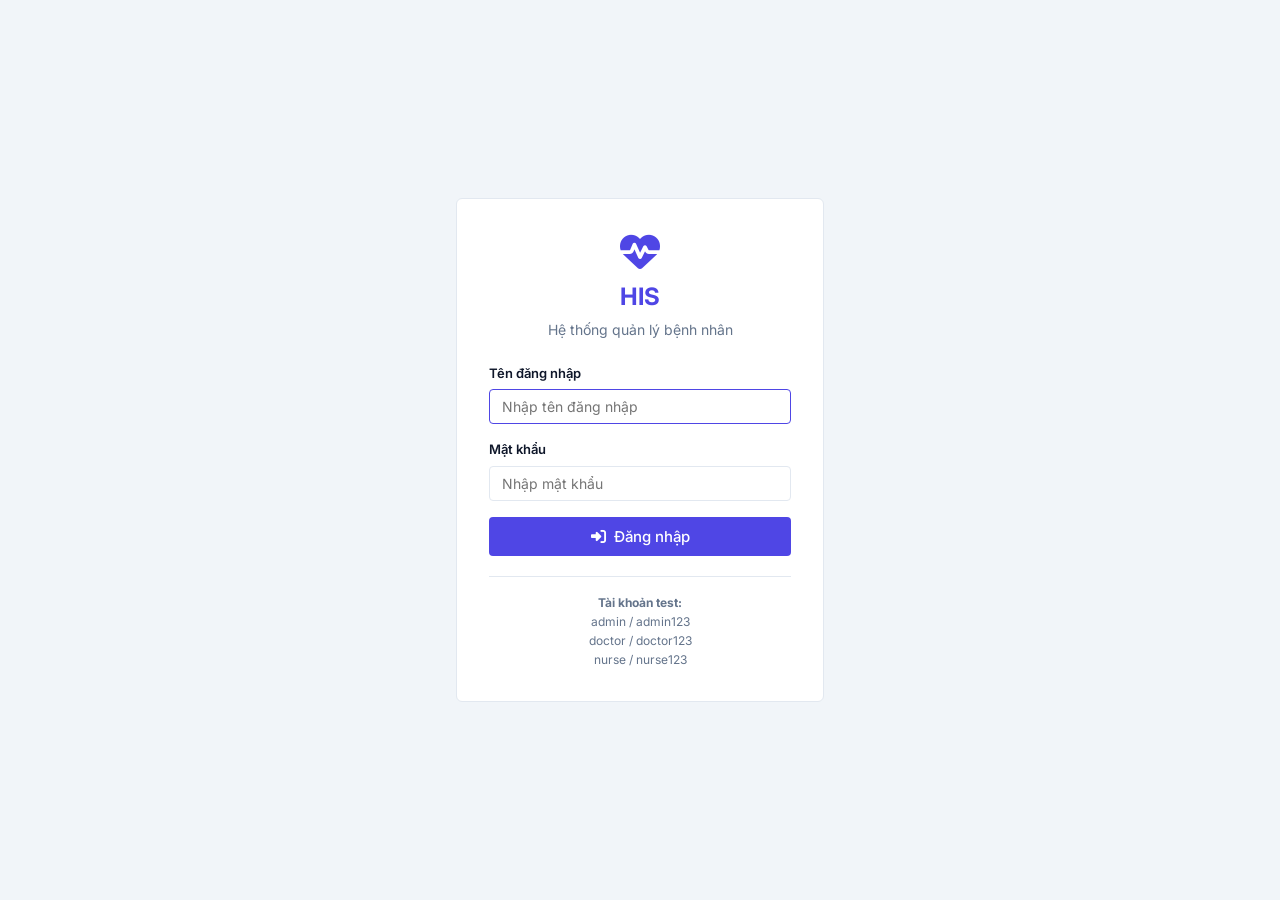
==== index.html @ 733311b1 "first commit" ====
<!DOCTYPE html>
<html lang="vi">

<head>
    <meta charset="UTF-8" />
    <meta name="viewport" content="width=device-width, initial-scale=1.0" />
    <meta name="description" content="Hệ thống quản lý lịch hẹn khám bệnh và bệnh nhân" />
    <title>Quản lý lịch hẹn khám</title>
    <link rel="preconnect" href="https://fonts.googleapis.com" />
    <link rel="preconnect" href="https://fonts.gstatic.com" crossorigin />
    <link href="https://fonts.googleapis.com/css2?family=Inter:wght@400;500;600;700&display=swap" rel="stylesheet" />
    <link rel="stylesheet" href="https://cdnjs.cloudflare.com/ajax/libs/font-awesome/6.5.1/css/all.min.css" />
    <link rel="stylesheet" href="style.css" />
</head>

<body>
    <!-- Sidebar -->
    <aside class="sidebar collapsed" id="sidebar">
        <div class="sidebar-header">
            <div class="logo">
                <i class="fas fa-heartbeat"></i>
                <span class="logo-text">HIS</span>
            </div>
        </div>
        <nav class="sidebar-nav">
            <a href="#" class="nav-item active" id="nav-appointments" data-page="appointments">
                <i class="fas fa-calendar-check"></i>
                <span>Lịch hẹn khám</span>
            </a>
            <a href="#" class="nav-item" id="nav-patients" data-page="patients">
                <i class="fas fa-user-injured"></i>
                <span>Quản lý bệnh nhân</span>
            </a>
        </nav>
    </aside>

    <!-- Main Content -->
    <main class="main-content" id="mainContent">
        <!-- Top Bar -->
        <header class="topbar">
            <button class="toggle-sidebar" id="toggleSidebar">
                <i class="fas fa-bars"></i>
            </button>
            <h1 class="page-title" id="pageTitle">Quản lý lịch hẹn khám</h1>
            <button class="btn-logout" id="btn-logout" title="Đăng xuất">
                <i class="fas fa-sign-out-alt"></i>
                <span>Đăng xuất</span>
            </button>
        </header>

        <!--  PAGE: APPOINTMENTS -->
        <section class="page-content active" id="page-appointments">
            <!-- Filter Section -->
            <div class="filter-section">
                <div class="filter-row">
                    <div class="filter-group">
                        <label for="filter-apt-name">Tên người bệnh</label>
                        <input type="text" id="filter-apt-name" placeholder="Nhập tên người bệnh..." />
                    </div>
                    <div class="filter-group">
                        <label for="filter-apt-code">Mã người bệnh</label>
                        <input type="text" id="filter-apt-code" placeholder="Nhập mã người bệnh..." />
                    </div>
                    <div class="filter-group">
                        <label for="filter-apt-phone">Số điện thoại</label>
                        <input type="text" id="filter-apt-phone" placeholder="Nhập SĐT..." />
                    </div>
                    <div class="filter-group">
                        <label for="filter-apt-date-from">Từ ngày</label>
                        <input type="date" id="filter-apt-date-from" />
                    </div>
                    <div class="filter-group">
                        <label for="filter-apt-date-to">Đến ngày</label>
                        <input type="date" id="filter-apt-date-to" />
                    </div>
                    <div class="filter-actions">
                        <button class="btn btn-search" id="btn-search-apt">
                            <i class="fas fa-search"></i> Tìm kiếm
                        </button>
                        <button class="btn btn-reset" id="btn-reset-apt">
                            <i class="fas fa-times"></i> Xóa lọc
                        </button>
                    </div>
                </div>
                <div class="filter-row-right">
                    <button class="btn btn-primary" id="btn-add-appointment">
                        <i class="fas fa-plus"></i> Thêm lịch hẹn
                    </button>
                </div>
            </div>

            <!-- Table -->
            <div class="table-container">
                <div class="table-wrapper">
                    <table class="data-table" id="appointments-table">
                        <thead>
                            <tr>
                                <th class="col-stt">STT</th>
                                <th class="col-status">Trạng thái</th>
                                <th class="col-name">Tên người bệnh</th>
                                <th class="col-phone">SĐT</th>
                                <th class="col-apt-date" style="cursor: pointer; user-select: none;"
                                    id="th-sort-apt-date">
                                    Ngày hẹn khám <i class="fas fa-sort" id="icon-sort-apt-date"></i>
                                </th>
                                <th class="col-time">Khung giờ</th>
                                <th class="col-clinic">Phòng khám</th>
                                <th class="col-service">Danh sách dịch vụ</th>
                                <th class="col-note">Nội dung yêu cầu</th>
                                <th class="col-doctor">Bác sĩ khám</th>
                                <th class="col-remark">Ghi chú</th>
                                <th class="col-action">Thao tác</th>
                            </tr>
                        </thead>
                        <tbody id="appointments-tbody">
                            <!-- Rendered by JS -->
                        </tbody>
                    </table>
                </div>
                <!-- Pagination -->
                <div class="pagination-container">
                    <div class="pagination-info" id="apt-pagination-info"></div>
                    <div class="pagination" id="apt-pagination"></div>
                    <div class="page-size-selector">
                        <select id="apt-page-size">
                            <option value="10">10 / trang</option>
                            <option value="20" selected>20 / trang</option>
                            <option value="30">30 / trang</option>
                        </select>
                    </div>
                </div>
            </div>
        </section>

        <!--  PAGE: PATIENTS  -->
        <section class="page-content" id="page-patients">
            <!-- Filter Section -->
            <div class="filter-section">
                <div class="filter-row">
                    <div class="filter-group">
                        <label for="filter-pt-name">Tên người bệnh</label>
                        <input type="text" id="filter-pt-name" placeholder="Nhập tên người bệnh..." />
                    </div>
                    <div class="filter-group">
                        <label for="filter-pt-code">Mã người bệnh</label>
                        <input type="text" id="filter-pt-code" placeholder="Nhập mã người bệnh..." />
                    </div>
                    <div class="filter-group">
                        <label for="filter-pt-phone">Số điện thoại</label>
                        <input type="text" id="filter-pt-phone" placeholder="Nhập SĐT..." />
                    </div>
                    <div class="filter-group">
                        <label for="filter-pt-gender">Giới tính</label>
                        <select id="filter-pt-gender">
                            <option value="">-- Giới tính --</option>
                            <option value="Nam">Nam</option>
                            <option value="Nữ">Nữ</option>
                        </select>
                    </div>
                    <div class="filter-actions">
                        <button class="btn btn-search" id="btn-search-pt">
                            <i class="fas fa-search"></i> Tìm kiếm
                        </button>
                        <button class="btn btn-reset" id="btn-reset-pt">
                            <i class="fas fa-times"></i> Xóa lọc
                        </button>
                    </div>
                </div>
                <div class="filter-row-right">
                    <button class="btn btn-primary" id="btn-add-patient">
                        <i class="fas fa-plus"></i> Thêm mới
                    </button>
                </div>
            </div>

            <!-- Table -->
            <div class="table-container">
                <div class="table-wrapper">
                    <table class="data-table" id="patients-table">
                        <thead>
                            <tr>
                                <th class="col-stt">STT</th>
                                <th class="col-pt-code">Mã người bệnh</th>
                                <th class="col-pt-name">Tên người bệnh</th>
                                <th class="col-dob">Năm sinh</th>
                                <th class="col-gender">Giới tính</th>
                                <th class="col-address">Địa chỉ</th>
                                <th class="col-phone">SĐT</th>
                                <th class="col-created">Ngày tạo</th>
                                <th class="col-action-apt">Lịch hẹn</th>
                                <th class="col-action-del">Xóa</th>
                            </tr>
                        </thead>
                        <tbody id="patients-tbody">
                            <!-- Rendered by JS -->
                        </tbody>
                    </table>
                </div>
                <!-- Pagination -->
                <div class="pagination-container">
                    <div class="pagination-info" id="pt-pagination-info"></div>
                    <div class="pagination" id="pt-pagination"></div>
                    <div class="page-size-selector">
                        <select id="pt-page-size">
                            <option value="10">10 / trang</option>
                            <option value="20" selected>20 / trang</option>
                            <option value="30">30 / trang</option>
                        </select>
                    </div>
                </div>
            </div>
        </section>
    </main>

    <!-- MODALS -->

    <!-- Add Appointment Modal -->
    <div class="modal" id="modal-add-appointment">
        <div class="modal-content">
            <div class="modal-header">
                <h2>Thêm lịch hẹn</h2>
                <button class="btn-close" id="btn-close-appointment"><i class="fas fa-times"></i></button>
            </div>
            <div class="modal-body">
                <div class="appointment-form">
                    <!-- Search Row -->
                    <div class="form-search-row">
                        <div class="form-group search-group">
                            <label>Tìm kiếm người bệnh <span class="required">*</span></label>
                            <input type="text" id="apt-search-patient" placeholder="Nhập tên người bệnh"
                                autocomplete="off">
                            <div class="error-msg" id="apt-search-patient-err"></div>
                            <div class="autocomplete-dropdown" id="patient-autocomplete"></div>
                        </div>
                    </div>

                    <!-- Patient Info Card -->
                    <div class="patient-info-card">
                        <div class="card-header">Thông tin người bệnh</div>
                        <div class="card-body">
                            <div class="info-grid">
                                <div><span class="info-label">Họ tên:</span> <strong class="info-value"
                                        id="apt-pi-name"></strong></div>
                                <div><span class="info-label">Mã:</span> <strong class="info-value"
                                        id="apt-pi-code"></strong></div>
                                <div><span class="info-label">Giới tính:</span> <strong class="info-value"
                                        id="apt-pi-gender"></strong></div>
                                <div><span class="info-label">Ngày Sinh:</span> <strong class="info-value"
                                        id="apt-pi-dob"></strong></div>
                                <div><span class="info-label">Số điện thoại:</span> <strong class="info-value"
                                        id="apt-pi-phone"></strong></div>
                                <div><span class="info-label">Ngày khám gần đây:</span> <span class="info-value"
                                        id="apt-pi-lastvisit"></span></div>
                                <div><span class="info-label">Địa chỉ:</span> <span class="info-value"
                                        id="apt-pi-address"></span></div>
                            </div>
                        </div>
                    </div>

                    <!-- Main Form Grid -->
                    <div class="form-grid-layout">
                        <!-- Left Column -->
                        <div class="form-left-col">
                            <div class="form-row-2">
                                <div class="form-group">
                                    <label>Ngày khám <span class="required">*</span></label>
                                    <input type="date" id="apt-date">
                                    <div class="error-msg" id="apt-date-err"></div>
                                </div>
                                <div class="form-group">
                                    <label>Giờ khám <span class="required">*</span></label>
                                    <input type="time" id="apt-time" value="00:00">
                                    <div class="error-msg" id="apt-time-err"></div>
                                </div>
                            </div>
                            <div class="form-group">
                                <label>Dịch vụ</label>
                                <select class="w-100" id="apt-service">
                                    <option value="">Chọn dịch vụ khám</option>
                                </select>
                            </div>
                        </div>

                        <!-- Right Column -->
                        <div class="form-right-col">
                            <div class="form-group">
                                <label>Trạng thái</label>
                                <select class="w-100" id="apt-status">
                                    <option value="">Chọn trạng thái</option>
                                </select>
                            </div>
                            <div class="form-group">
                                <label>Phòng khám</label>
                                <select class="w-100" id="apt-clinic">
                                    <option value="">Chọn phòng khám</option>
                                </select>
                            </div>
                            <div class="form-group">
                                <label>Bác sĩ khám</label>
                                <select class="w-100" id="apt-doctor">
                                    <option value="">Chọn bác sĩ</option>
                                </select>
                            </div>
                        </div>
                    </div>

                    <!-- Textareas -->
                    <div class="form-group mt-3">
                        <label>Nội dung yêu cầu</label>
                        <textarea rows="3" class="w-100" id="apt-request"></textarea>
                    </div>
                    <div class="form-group mt-3">
                        <label>Ghi chú</label>
                        <textarea rows="3" class="w-100" id="apt-remark"></textarea>
                    </div>
                </div>
            </div>
            <div class="modal-footer">
                <button class="btn btn-reset" id="btn-cancel-appointment">Hủy</button>
                <button class="btn btn-primary" id="btn-save-appointment">Lưu</button>
            </div>
        </div>
    </div>

    <!-- Add Patient Modal -->
    <div class="modal" id="modal-add-patient">
        <div class="modal-content">
            <div class="modal-header">
                <h2>Thêm bệnh nhân mới</h2>
                <button class="btn-close" id="btn-close-patient"><i class="fas fa-times"></i></button>
            </div>
            <div class="modal-body">
                <div class="appointment-form">
                    <div class="form-grid-layout">
                        <!-- Left Column -->
                        <div class="form-left-col">
                            <div class="form-group">
                                <label>Tên bệnh nhân <span class="required">*</span></label>
                                <input type="text" class="w-100" id="pt-name" placeholder="Nhập họ và tên bệnh nhân">
                                <div class="error-msg" id="pt-name-err"></div>
                            </div>
                            <div class="form-row-2">
                                <div class="form-group">
                                    <label>Ngày sinh <span class="required">*</span></label>
                                    <input type="date" class="w-100" id="pt-birthdate">
                                    <div class="error-msg" id="pt-birthdate-err"></div>
                                </div>
                                <div class="form-group">
                                    <label>Giới tính <span class="required">*</span></label>
                                    <select class="w-100" id="pt-gender-modal">
                                        <option value="">Chọn giới tính</option>
                                        <option value="Nam">Nam</option>
                                        <option value="Nữ">Nữ</option>
                                    </select>
                                    <div class="error-msg" id="pt-gender-modal-err"></div>
                                </div>
                            </div>
                        </div>
                        <!-- Right Column -->
                        <div class="form-right-col">
                            <div class="form-group">
                                <label>Số điện thoại <span class="required">*</span></label>
                                <input type="tel" class="w-100" id="pt-phone" placeholder="Nhập số điện thoại">
                                <div class="error-msg" id="pt-phone-err"></div>
                            </div>
                            <div class="form-group">
                                <label>Tỉnh/Thành phố</label>
                                <select class="w-100" id="pt-province">
                                    <option value="">Chọn tỉnh/thành phố</option>
                                    <!-- Options will be populated by API -->
                                </select>
                            </div>
                        </div>
                    </div>
                    <div class="form-group">
                        <label>Địa chỉ chi tiết</label>
                        <textarea rows="2" class="w-100" id="pt-address"
                            placeholder="Nhập số nhà, tên đường, phường/xã, quận/huyện..."></textarea>
                    </div>
                </div>
            </div>
            <div class="modal-footer">
                <button class="btn btn-reset" id="btn-cancel-patient">Hủy</button>
                <button class="btn btn-primary" id="btn-save-patient">Lưu</button>
            </div>
        </div>
    </div>

    <!-- Patient Appointments List Modal -->
    <div class="modal" id="modal-patient-appointments">
        <div class="modal-content" style="max-width:960px">
            <div class="modal-header">
                <h2><i class="fas fa-calendar-check" style="color:var(--primary);margin-right:0.5rem"></i>Lịch hẹn của
                    bệnh nhân</h2>
                <button class="btn-close" id="btn-close-patient-apts"><i class="fas fa-times"></i></button>
            </div>
            <div class="modal-body" style="padding:0">
                <!-- Patient summary bar -->
                <div class="patient-apt-summary" id="patient-apt-summary"></div>
                <!-- Appointments table -->
                <div class="table-wrapper" style="max-height:400px; overflow:auto">
                    <table class="data-table" id="patient-apt-table" style="min-width:800px">
                        <thead>
                            <tr>
                                <th style="width:40px">STT</th>
                                <th style="width:100px">Trạng thái</th>
                                <th style="width:110px">Ngày hẹn</th>
                                <th style="width:110px">Khung giờ</th>
                                <th style="width:140px">Phòng khám</th>
                                <th style="width:150px">Dịch vụ</th>
                                <th style="width:100px">Bác sĩ</th>
                            </tr>
                        </thead>
                        <tbody id="patient-apt-tbody">
                            <!-- Rendered by JS -->
                        </tbody>
                    </table>
                </div>
            </div>
            <div class="modal-footer">
                <button class="btn btn-reset" id="btn-close-patient-apts-footer">Đóng</button>
            </div>
        </div>
    </div>

    <!-- Confirm Dialog -->
    <div class="modal" id="confirm-dialog">
        <div class="modal-content confirm-modal-content">
            <div class="modal-header">
                <h2><i class="fas fa-exclamation-triangle" style="color:var(--warning);margin-right:0.5rem"></i>Xác nhận
                </h2>
            </div>
            <div class="modal-body">
                <p id="confirm-message" style="font-size:0.9375rem;text-align:center;padding:0.5rem 0"></p>
            </div>
            <div class="modal-footer" style="justify-content:center">
                <button class="btn btn-reset" id="confirm-no">Hủy bỏ</button>
                <button class="btn btn-primary" id="confirm-yes" style="background-color:var(--danger)">Xác
                    nhận</button>
            </div>
        </div>
    </div>

    <!-- Toast Container -->
    <div id="toast-container"></div>

    <!-- Scripts -->
    <script src="auth.js"></script>
    <script src="storageManager.js"></script>
    <script src="patient.js"></script>
    <script src="appointment.js"></script>
    <script src="app.js"></script>
</body>

</html>
---- style.css ----
:root {
    --primary: #4f46e5;
    --primary-hover: #4338ca;
    --primary-light: #e0e7ff;
    --secondary: #f8fafc;
    --background: #f1f5f9;
    --surface: #ffffff;
    --text-main: #0f172a;
    --text-muted: #64748b;
    --border: #e2e8f0;

    --success: #10b981;
    --success-bg: #d1fae5;
    --warning: #f59e0b;
    --warning-bg: #fef3c7;
    --danger: #ef4444;
    --danger-bg: #fee2e2;
    --info: #3b82f6;
    --info-bg: #dbeafe;

    --radius-sm: 2px;
    --radius-md: 4px;
    --radius-lg: 6px;

    --sidebar-width: 200px;
    --header-height: 64px;
    --transition: all 0.2s ease;
}

* {
    margin: 0;
    padding: 0;
    box-sizing: border-box;
}

body {
    font-family: 'Inter', -apple-system, BlinkMacSystemFont, 'Segoe UI', Roboto, Helvetica, Arial, sans-serif;
    background-color: var(--background);
    color: var(--text-main);
    line-height: 1.5;
    display: flex;
    height: 100vh;
    overflow: hidden;
}

/* === Sidebar === */
.sidebar {
    width: var(--sidebar-width);
    background-color: var(--surface);
    border-right: 1px solid var(--border);
    display: flex;
    flex-direction: column;
    transition: var(--transition);
    z-index: 40;
    overflow-x: hidden;
}

.sidebar.collapsed {
    width: 70px;
}

.sidebar.collapsed .logo-text,
.sidebar.collapsed .nav-item span {
    display: none;
}

.sidebar.collapsed .logo {
    justify-content: center;
}

.sidebar.collapsed .sidebar-header {
    padding: 0;
    justify-content: center;
}

.sidebar.collapsed .nav-item {
    justify-content: center;
    padding: 0.875rem 0;
}

.sidebar.collapsed .nav-item i {
    width: 100%;
    margin: 0;
    font-size: 1.25rem;
}

.sidebar-header {
    height: var(--header-height);
    display: flex;
    align-items: center;
    padding: 0 1.5rem;
    border-bottom: 1px solid var(--border);
}

.logo {
    display: flex;
    align-items: center;
    gap: 0.75rem;
    color: var(--primary);
    font-size: 1.5rem;
    font-weight: 700;
}

.logo i {
    font-size: 1.75rem;
}

.sidebar-nav {
    flex: 1;
    padding: 1.5rem 1rem;
    display: flex;
    flex-direction: column;
    gap: 0.5rem;
    overflow-y: auto;
}

.nav-item {
    display: flex;
    align-items: center;
    gap: 1rem;
    padding: 0.875rem 1rem;
    color: var(--text-muted);
    text-decoration: none;
    border-radius: var(--radius-md);
    font-weight: 500;
    font-size: 12px;
    transition: var(--transition);
}

.nav-item:hover {
    background-color: var(--secondary);
    color: var(--text-main);
}

.nav-item.active {
    background-color: var(--primary);
    color: white;
}

.nav-item i {
    width: 20px;
    text-align: center;
    font-size: 1.125rem;
}

/* === Main Content === */
.main-content {
    flex: 1;
    display: flex;
    flex-direction: column;
    overflow: hidden;
}

/* === Top Bar === */
.topbar {
    height: var(--header-height);
    background-color: var(--surface);
    border-bottom: 1px solid var(--border);
    display: flex;
    align-items: center;
    padding: 0 2rem;
    justify-content: flex-start;
    gap: 20px;
    z-index: 30;
}

.toggle-sidebar {
    background: none;
    border: none;
    font-size: 1.25rem;
    color: var(--text-muted);
    cursor: pointer;
    display: flex;
    align-items: center;
    justify-content: center;
    padding: 0.5rem;
    border-radius: var(--radius-sm);
    transition: var(--transition);
}

.toggle-sidebar:hover {
    background-color: var(--secondary);
    color: var(--text-main);
}

.page-title {
    font-size: 1.25rem;
    font-weight: 600;
    color: var(--text-main);
}

/* === Page Content === */
.page-content {
    display: none;
    flex: 1;
    padding: 0.5rem 0.5rem;
    overflow-y: auto;
    overflow-x: hidden;
    min-height: 0;
}

.page-content.active {
    display: block;
}

/* === Inline Errors === */
.error-msg {
    color: var(--danger);
    font-size: 0.75rem;
    margin-top: 4px;
    display: none;
}
.error-msg.show {
    display: block;
}
.input-error {
    border-color: var(--danger) !important;
}

/* === Filter Section === */
.filter-section {
    background-color: var(--surface);
    padding: 0.5rem 0.5rem;
    border-radius: var(--radius-lg);
    border: 1px solid var(--border);
    display: flex;
    flex-direction: row;
    flex-wrap: wrap;
    align-items: flex-end;
    justify-content: space-between;
    gap: 1rem;
    flex-shrink: 0;
    margin-bottom: 0.5rem;
}

.filter-row {
    display: flex;
    flex-wrap: wrap;
    gap: 0.75rem;
    align-items: flex-end;
    flex: 1;
}

.filter-group {
    display: flex;
    flex-direction: column;
    gap: 0.375rem;
    flex: 1;
    min-width: 0;
}

.filter-group label {
    font-size: 0.75rem;
    font-weight: 600;
    color: var(--text-muted);
    text-transform: uppercase;
    white-space: nowrap;
}

.filter-group input,
.filter-group select {
    padding: 0.5rem 0.75rem;
    border: 1px solid var(--border);
    border-radius: var(--radius-md);
    font-family: inherit;
    font-size: 0.875rem;
    color: var(--text-main);
    background-color: var(--secondary);
    transition: var(--transition);
    width: 100%;
}

.filter-group input:focus,
.filter-group select:focus {
    outline: none;
    border-color: var(--primary);
}

.filter-actions {
    display: flex;
    gap: 0.5rem;
    flex-shrink: 0;
}

.filter-row-right {
    display: flex;
    justify-content: flex-end;
    flex-shrink: 0;
}

/* === Buttons === */
.btn {
    display: inline-flex;
    align-items: center;
    justify-content: center;
    gap: 0.5rem;
    padding: 0.5rem 1rem;
    border: none;
    border-radius: var(--radius-md);
    font-size: 0.875rem;
    font-weight: 500;
    cursor: pointer;
    transition: var(--transition);
    font-family: inherit;
    white-space: nowrap;
}

.btn-primary {
    background-color: var(--primary);
    color: white;
}

.btn-primary:hover {
    background-color: var(--primary-hover);
}

.btn-search {
    background-color: var(--primary-light);
    color: var(--primary);
    font-weight: 600;
}

.btn-search:hover {
    background-color: var(--primary);
    color: white;
}

.btn-reset {
    background-color: var(--surface);
    color: var(--text-muted);
    border: 1px solid var(--border);
}

.btn-reset:hover {
    background-color: var(--secondary);
    color: var(--text-main);
    border-color: var(--text-muted);
}

/* === Table Container === */
.table-container {
    background-color: var(--surface);
    border-radius: var(--radius-lg);
    border: 1px solid var(--border);
    display: flex;
    flex-direction: column;
    overflow: hidden;
    min-height: 350px;
    max-height: 570px;
}


.table-wrapper {
    flex: 1;
    min-height: 0;
    overflow-x: auto;
    overflow-y: auto;
}

/* === Data Table === */
.data-table {
    width: 100%;
    min-width: 1100px;
    border-collapse: separate;
    border-spacing: 0;
    font-size: 0.8125rem;
    line-height: 1.4;
    table-layout: fixed;
}

/* --- Column widths --- */
.col-stt { width: 48px; }
.col-status { width: 105px; }
.col-name, .col-pt-name { width: 155px; }
.col-phone { width: 110px; }
.col-apt-date, .col-dob, .col-created { width: 140px; }
.col-time { width: 110px; }
.col-clinic { width: 150px; }
.col-service { width: 155px; }
.col-note { width: 220px; }
.col-remark { width: 100px; }
.col-doctor { width: 150px; }
.col-action, .col-action-apt, .col-action-del { width: 60px; text-align: center; }
.col-pt-code { width: 150px; }
.col-gender { width: 80px; text-align: center; }
.col-address { width: 300px; }

/* --- Header --- */
.data-table thead th {
    position: sticky;
    top: 0;
    z-index: 10;
    background-color: #f0f4f8;
    color: var(--text-main);
    font-weight: 600;
    font-size: 0.75rem;
    text-transform: uppercase;
    padding: 0.5rem 0.625rem;
    text-align: left;
    border-bottom: 2px solid var(--border);
    white-space: nowrap;
}

/* --- Body cells --- */
.data-table tbody td {
    padding: 0.5rem 0.2rem;
    border-bottom: 1px solid var(--border);
    color: var(--text-main);
    white-space: normal;
    word-break: break-word;
    vertical-align: middle;
}

.data-table tbody tr:nth-child(even) {
    background-color: #fafbfc;
}

.data-table tbody tr:hover {
    background-color: #eef2ff;
}

.data-table tbody tr:last-child td {
    border-bottom: none;
}

.data-table tbody td:first-child {
    text-align: center;
    color: var(--text-muted);
}

/* Empty state */
.data-table tbody tr.empty-row td {
    text-align: center;
    padding: 3rem 1rem;
    color: var(--text-muted);
    font-style: italic;
}

/* === Status Badges === */
.status-badge {
    padding: 0.25rem 0.6rem;
    border-radius: var(--radius-md);
    font-size: 0.75rem;
    font-weight: 600;
    display: inline-flex;
    align-items: center;
    justify-content: center;
    white-space: nowrap;
}

.status-completed { background-color: var(--success-bg); color: #065f46; }
.status-pending { background-color: var(--warning-bg); color: #92400e; }
.status-cancelled { background-color: var(--danger-bg); color: #991b1b; }
.status-progress { background-color: var(--info-bg); color: #1e40af; }

/* === Action Buttons === */
.data-table td:has(.action-btn) {
    text-align: center;
}

.action-btn {
    background: transparent;
    border: none;
    cursor: pointer;
    font-size: 1rem;
    color: var(--text-muted);
    padding: 0.25rem;
    display: inline-flex;
    align-items: center;
    justify-content: center;
}

.action-btn:hover { color: var(--primary); }
.action-btn.delete:hover { color: var(--danger); }
.view-apt-btn:hover { color: var(--info) !important; }

/* === Pagination === */
.pagination-container {
    display: flex;
    align-items: center;
    justify-content: space-between;
    padding: 0.5rem 2rem;
    border-top: 1px solid var(--border);
    background-color: var(--surface);
    flex-wrap: wrap;
    gap: 1rem;
}

.pagination-info {
    font-size: 0.875rem;
    color: var(--text-muted);
}

.pagination {
    display: flex;
    gap: 0.25rem;
    align-items: center;
}

.page-btn {
    min-width: 32px;
    height: 32px;
    padding: 0 0.5rem;
    display: flex;
    align-items: center;
    justify-content: center;
    border: 1px solid var(--border);
    border-radius: var(--radius-sm);
    background-color: var(--surface);
    color: var(--text-main);
    font-size: 0.875rem;
    font-weight: 500;
    cursor: pointer;
}

.page-btn:hover:not(:disabled) { background-color: var(--secondary); }
.page-btn.active { background-color: var(--primary); color: white; border-color: var(--primary); }
.page-btn:disabled { opacity: 0.5; cursor: not-allowed; background-color: var(--secondary); }

.page-size-selector select {
    padding: 0.4rem 2rem 0.4rem 0.75rem;
    border: 1px solid var(--border);
    border-radius: var(--radius-sm);
    font-size: 0.875rem;
    color: var(--text-main);
    background-color: var(--surface);
    cursor: pointer;
    outline: none;
    appearance: none;
    background-image: url("data:image/svg+xml,%3Csvg xmlns='http://www.w3.org/2000/svg' fill='none' viewBox='0 0 24 24' stroke='%2364748b'%3E%3Cpath stroke-linecap='round' stroke-linejoin='round' stroke-width='2' d='M19 9l-7 7-7-7'%3E%3C/path%3E%3C/svg%3E");
    background-repeat: no-repeat;
    background-position: right 0.5rem center;
    background-size: 1rem;
}

.page-size-selector select:focus {
    border-color: var(--primary);
}

/* === Modals === */
.modal {
    position: fixed;
    top: 0;
    left: 0;
    width: 100vw;
    height: 100vh;
    background-color: rgba(15, 23, 42, 0.5);
    display: none;
    align-items: center;
    justify-content: center;
    z-index: 100;
}

.modal.show {
    display: flex;
}

.modal-content {
    background-color: var(--surface);
    border-radius: var(--radius-lg);
    width: 90%;
    max-width: 850px;
    max-height: 90vh;
    display: flex;
    flex-direction: column;
    overflow: hidden;
}

.modal-header {
    padding: 1.25rem 1.5rem;
    border-bottom: 1px solid var(--border);
    display: flex;
    align-items: center;
    justify-content: space-between;
}

.modal-header h2 {
    font-size: 1.125rem;
    font-weight: 600;
    color: var(--text-main);
}

.btn-close {
    background: none;
    border: none;
    font-size: 1.25rem;
    color: var(--text-muted);
    cursor: pointer;
    padding: 0.25rem;
}

.btn-close:hover {
    color: var(--danger);
}

.modal-body {
    padding: 1.5rem;
    overflow-y: auto;
    flex: 1;
}

.modal-footer {
    padding: 1rem 1.5rem;
    border-top: 1px solid var(--border);
    display: flex;
    justify-content: flex-end;
    gap: 0.75rem;
    background-color: var(--secondary);
}

.confirm-modal-content {
    max-width: 420px;
}

/* === Form Layout === */
.appointment-form {
    display: flex;
    flex-direction: column;
    gap: 1.5rem;
}

.form-search-row {
    display: flex;
    align-items: flex-end;
    gap: 1rem;
}

.search-group {
    flex: 1;
    position: relative;
}

.patient-info-card {
    border: 1px solid var(--border);
    border-radius: var(--radius-md);
    overflow: hidden;
}

.patient-info-card .card-header {
    background-color: var(--secondary);
    padding: 0.75rem 1.25rem;
    font-weight: 600;
    color: var(--primary);
    border-bottom: 1px solid var(--border);
}

.patient-info-card .card-body {
    padding: 1.25rem;
}

.info-grid {
    display: grid;
    grid-template-columns: repeat(auto-fit, minmax(200px, 1fr));
    gap: 0.75rem;
    font-size: 0.875rem;
}

.info-label {
    color: var(--text-muted);
}

.form-grid-layout {
    display: grid;
    grid-template-columns: 1fr 1fr;
    gap: 2rem;
}

.form-left-col,
.form-right-col {
    display: flex;
    flex-direction: column;
    gap: 1.25rem;
}

.form-row-2 {
    display: grid;
    grid-template-columns: 1fr 1fr;
    gap: 1rem;
}

.form-group {
    display: flex;
    flex-direction: column;
    gap: 0.375rem;
}

.form-group label {
    font-size: 0.8125rem;
    font-weight: 600;
    color: var(--text-main);
}

.form-group input,
.form-group select,
.form-group textarea {
    padding: 0.5rem 0.75rem;
    border: 1px solid var(--border);
    border-radius: var(--radius-md);
    font-family: inherit;
    font-size: 0.875rem;
    color: var(--text-main);
    background-color: var(--surface);
}

.form-group input:focus,
.form-group select:focus,
.form-group textarea:focus {
    outline: none;
    border-color: var(--primary);
}

.w-100 { width: 100%; }
.mt-3 { margin-top: 1rem; }
.required { color: var(--danger); }


/* === Toast Notifications === */
#toast-container {
    position: fixed;
    top: 1.5rem;
    right: 1.5rem;
    z-index: 200;
    display: flex;
    flex-direction: column;
    gap: 0.5rem;
    pointer-events: none;
}

.toast {
    display: flex;
    align-items: center;
    gap: 0.625rem;
    padding: 0.75rem 1.25rem;
    border-radius: var(--radius-md);
    font-size: 0.875rem;
    font-weight: 500;
    color: white;
    pointer-events: auto;
    opacity: 0;
    transition: opacity 0.3s ease;
    max-width: 380px;
}

.toast.show { opacity: 1; }
.toast-success { background-color: var(--success); }
.toast-error { background-color: var(--danger); }
.toast-info { background-color: var(--info); }
.toast i { font-size: 1.125rem; flex-shrink: 0; }

/* === Autocomplete Dropdown === */
.autocomplete-dropdown {
    position: absolute;
    top: 100%;
    left: 0;
    right: 0;
    background-color: var(--surface);
    border: 1px solid var(--border);
    border-top: none;
    border-radius: 0 0 var(--radius-md) var(--radius-md);
    max-height: 240px;
    overflow-y: auto;
    z-index: 50;
    display: none;
}

.autocomplete-dropdown.show { display: block; }

.ac-item {
    padding: 0.625rem 0.875rem;
    cursor: pointer;
    display: flex;
    flex-direction: column;
    gap: 0.125rem;
    border-bottom: 1px solid var(--border);
}

.ac-item:last-child { border-bottom: none; }
.ac-item:hover { background-color: var(--primary-light); }
.ac-item strong { font-size: 0.875rem; color: var(--text-main); }
.ac-item span { font-size: 0.75rem; color: var(--text-muted); }
.ac-item.ac-empty { color: var(--text-muted); font-style: italic; cursor: default; text-align: center; }
.ac-item.ac-empty:hover { background-color: transparent; }

/* === Patient Appointments Modal === */
.patient-apt-summary {
    padding: 0.875rem 1.25rem;
    background-color: var(--secondary);
    border-bottom: 1px solid var(--border);
}

.patient-apt-info {
    display: flex;
    align-items: center;
    flex-wrap: wrap;
    gap: 0.5rem;
    font-size: 0.875rem;
    color: var(--text-main);
}

.patient-apt-info .info-sep {
    color: var(--border);
    user-select: none;
}

/* === Login Page === */
.login-body {
    display: flex;
    align-items: center;
    justify-content: center;
    min-height: 100vh;
    background-color: var(--background);
}

.login-container {
    width: 100%;
    max-width: 400px;
    padding: 1rem;
}

.login-card {
    background-color: var(--surface);
    border: 1px solid var(--border);
    border-radius: var(--radius-lg);
    padding: 2rem;
}

.login-header {
    text-align: center;
    margin-bottom: 1.5rem;
}

.login-header i {
    font-size: 2.5rem;
    color: var(--primary);
    margin-bottom: 0.5rem;
}

.login-header h1 {
    font-size: 1.5rem;
    font-weight: 700;
    color: var(--primary);
    margin-bottom: 0.25rem;
}

.login-header p {
    font-size: 0.875rem;
    color: var(--text-muted);
}

.login-form-group {
    display: flex;
    flex-direction: column;
    gap: 0.375rem;
    margin-bottom: 1rem;
}

.login-form-group label {
    font-size: 0.8125rem;
    font-weight: 600;
    color: var(--text-main);
}

.login-form-group input {
    padding: 0.5rem 0.75rem;
    border: 1px solid var(--border);
    border-radius: var(--radius-md);
    font-family: inherit;
    font-size: 0.875rem;
    color: var(--text-main);
    background-color: var(--surface);
    transition: var(--transition);
}

.login-form-group input:focus {
    outline: none;
    border-color: var(--primary);
}

.login-error {
    color: var(--danger);
    font-size: 0.8125rem;
    text-align: center;
    margin-bottom: 0.75rem;
    display: none;
}

.login-error.show {
    display: block;
}

.login-btn {
    width: 100%;
    padding: 0.625rem 1rem;
    font-size: 0.9375rem;
}

.login-hint {
    margin-top: 1.25rem;
    padding-top: 1rem;
    border-top: 1px solid var(--border);
    font-size: 0.75rem;
    color: var(--text-muted);
    text-align: center;
    line-height: 1.6;
}

/* === Logout Button (Topbar) === */
.btn-logout {
    margin-left: auto;
    display: inline-flex;
    align-items: center;
    gap: 0.5rem;
    padding: 0.4rem 0.875rem;
    background-color: var(--surface);
    color: var(--text-muted);
    border: 1px solid var(--border);
    border-radius: var(--radius-md);
    font-size: 0.8125rem;
    font-weight: 500;
    cursor: pointer;
    font-family: inherit;
    transition: var(--transition);
}

.btn-logout:hover {
    background-color: var(--danger-bg);
    color: var(--danger);
    border-color: var(--danger);
}

/* === Responsive === */
@media (max-width: 1024px) {
    .sidebar { position: fixed; height: 100vh; transform: translateX(-100%); }
    .sidebar.show { transform: translateX(0); }
    .toggle-sidebar { display: flex; }
    .data-table { min-width: 960px; }
}

@media (max-width: 768px) {
    .page-content { padding: 0.75rem; }
    .filter-section { flex-direction: column; align-items: stretch; }
    .filter-row { flex-direction: column; align-items: stretch; }
    .filter-row-right { justify-content: flex-start; }
    .filter-group { min-width: 100%; }
    .filter-actions { flex-direction: column; width: 100%; }
    .filter-actions .btn { width: 100%; }
    .data-table { min-width: 860px; font-size: 0.75rem; }
    .data-table thead th { padding: 0.4rem 0.5rem; font-size: 0.6875rem; }
    .data-table tbody td { padding: 0.375rem 0.5rem; }
    .table-container { border-radius: var(--radius-md); }
    .pagination-container { flex-direction: column; align-items: center; gap: 1rem; padding: 0.75rem; }
    .form-grid-layout { grid-template-columns: 1fr; }
    .form-row-2 { grid-template-columns: 1fr; }
    .form-search-row { flex-direction: column; align-items: stretch; }
}
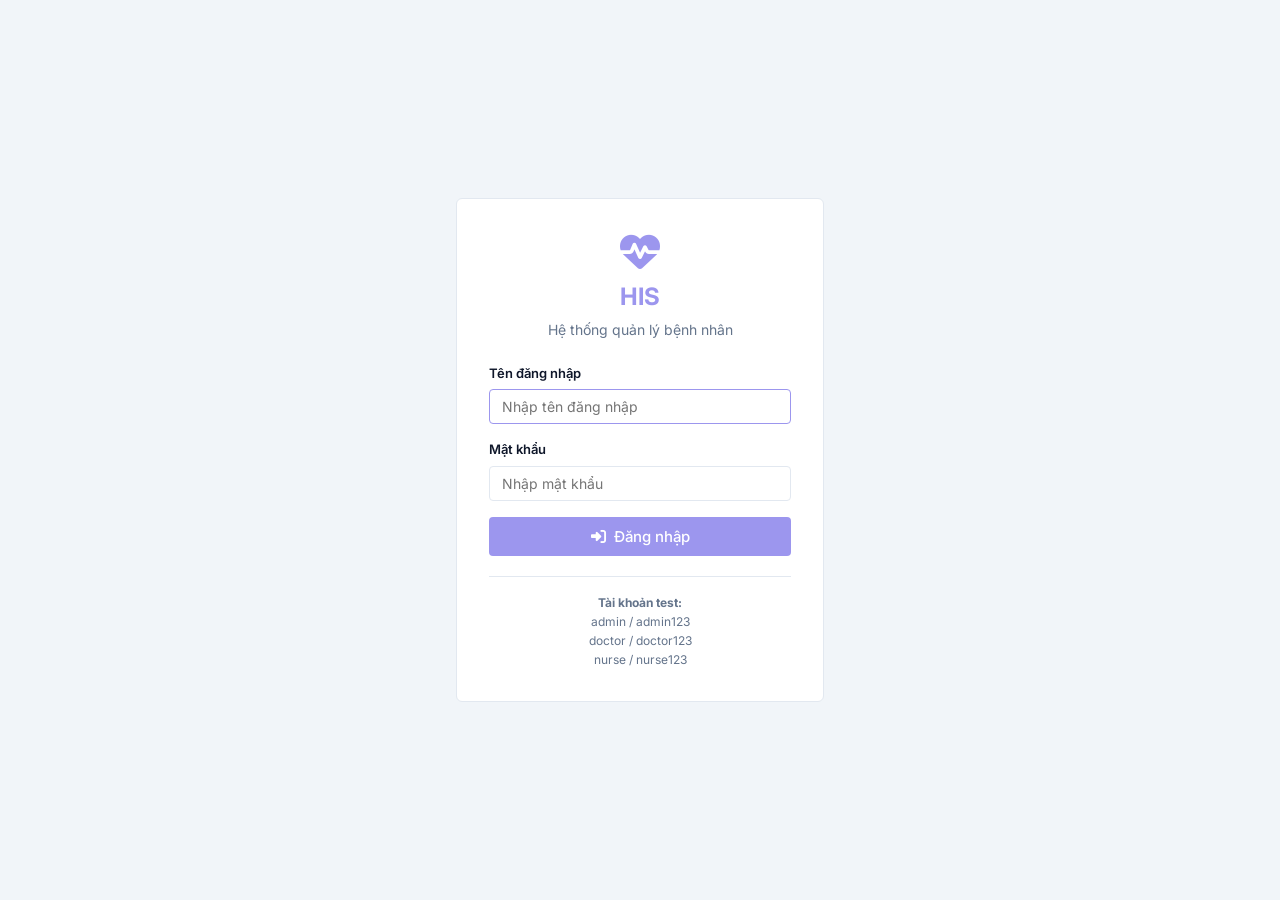
==== commit 412a35f7: "smt" ====
--- a/index.html
+++ b/index.html
@@ -30,6 +30,10 @@
             <a href="#" class="nav-item" id="nav-patients" data-page="patients">
                 <i class="fas fa-user-injured"></i>
                 <span>Quản lý bệnh nhân</span>
+            </a>
+            <a href="#" class="nav-item" id="nav-provinces" data-page="provinces">
+                <i class="fa fa-map" aria-hidden="true"></i>
+                <span>Danh sách tỉnh thành</span>
             </a>
         </nav>
     </aside>
@@ -54,12 +58,19 @@
             <div class="filter-section">
                 <div class="filter-row">
                     <div class="filter-group">
-                        <label for="filter-apt-name">Tên người bệnh</label>
-                        <input type="text" id="filter-apt-name" placeholder="Nhập tên người bệnh..." />
-                    </div>
-                    <div class="filter-group">
-                        <label for="filter-apt-code">Mã người bệnh</label>
-                        <input type="text" id="filter-apt-code" placeholder="Nhập mã người bệnh..." />
+                        <label for="filter-apt-name">Tên / Mã người bệnh</label>
+                        <input type="text" id="filter-apt-name" placeholder="Nhập tên hoặc mã người bệnh..." />
+                    </div>
+                    <div class="filter-group">
+                        <label for="filter-apt-status">Trạng thái</label>
+                        <select id="filter-apt-status">
+                            <option value="">Tất cả</option>
+                            <option value="Đã xác nhận">Đã xác nhận</option>
+                            <option value="Chờ khám">Chờ khám</option>
+                            <option value="Đang khám">Đang khám</option>
+                            <option value="Đã khám">Đã khám</option>
+                            <option value="Đã hủy">Đã hủy</option>
+                        </select>
                     </div>
                     <div class="filter-group">
                         <label for="filter-apt-phone">Số điện thoại</label>
@@ -117,18 +128,7 @@
                         </tbody>
                     </table>
                 </div>
-                <!-- Pagination -->
-                <div class="pagination-container">
-                    <div class="pagination-info" id="apt-pagination-info"></div>
-                    <div class="pagination" id="apt-pagination"></div>
-                    <div class="page-size-selector">
-                        <select id="apt-page-size">
-                            <option value="10">10 / trang</option>
-                            <option value="20" selected>20 / trang</option>
-                            <option value="30">30 / trang</option>
-                        </select>
-                    </div>
-                </div>
+
             </div>
         </section>
 
@@ -138,12 +138,8 @@
             <div class="filter-section">
                 <div class="filter-row">
                     <div class="filter-group">
-                        <label for="filter-pt-name">Tên người bệnh</label>
-                        <input type="text" id="filter-pt-name" placeholder="Nhập tên người bệnh..." />
-                    </div>
-                    <div class="filter-group">
-                        <label for="filter-pt-code">Mã người bệnh</label>
-                        <input type="text" id="filter-pt-code" placeholder="Nhập mã người bệnh..." />
+                        <label for="filter-pt-name">Tên / Mã người bệnh</label>
+                        <input type="text" id="filter-pt-name" placeholder="Nhập tên hoặc mã người bệnh..." />
                     </div>
                     <div class="filter-group">
                         <label for="filter-pt-phone">Số điện thoại</label>
@@ -196,18 +192,46 @@
                         </tbody>
                     </table>
                 </div>
-                <!-- Pagination -->
-                <div class="pagination-container">
-                    <div class="pagination-info" id="pt-pagination-info"></div>
-                    <div class="pagination" id="pt-pagination"></div>
-                    <div class="page-size-selector">
-                        <select id="pt-page-size">
-                            <option value="10">10 / trang</option>
-                            <option value="20" selected>20 / trang</option>
-                            <option value="30">30 / trang</option>
-                        </select>
-                    </div>
-                </div>
+
+            </div>
+        </section>
+
+        <!--  PAGE: PROVINCES  -->
+        <section class="page-content" id="page-provinces">
+            <!-- Filter Section -->
+            <div class="filter-section">
+                <div class="filter-row">
+                    <div class="filter-group">
+                        <label for="filter-prov-search">Tên / Mã tỉnh thành</label>
+                        <input type="text" id="filter-prov-search" placeholder="Nhập tên hoặc mã tỉnh thành..." />
+                    </div>
+                    <div class="filter-actions">
+                        <button class="btn btn-search" id="btn-search-prov">
+                            <i class="fas fa-search"></i> Tìm kiếm
+                        </button>
+                        <button class="btn btn-reset" id="btn-reset-prov">
+                            <i class="fas fa-times"></i> Xóa lọc
+                        </button>
+                    </div>
+                </div>
+            </div>
+            <!-- Table -->
+            <div class="table-container">
+                <div class="table-wrapper">
+                    <table class="data-table" id="provinces-table">
+                        <thead>
+                            <tr>
+                                <th class="col-stt">STT</th>
+                                <th>Tên tỉnh thành</th>
+                                <th>Loại đơn vị</th>
+                            </tr>
+                        </thead>
+                        <tbody id="provinces-tbody">
+                            <!-- Được render tự động bằng JS -->
+                        </tbody>
+                    </table>
+                </div>
+
             </div>
         </section>
     </main>
@@ -268,8 +292,32 @@
                                     <div class="error-msg" id="apt-date-err"></div>
                                 </div>
                                 <div class="form-group">
-                                    <label>Giờ khám <span class="required">*</span></label>
-                                    <input type="time" id="apt-time" value="00:00">
+                                    <label>Khung giờ khám <span class="required">*</span></label>
+                                    <select id="apt-time" class="w-100">
+                                        <option value="">Chọn khung giờ</option>
+                                        <option value="07:00 - 07:30">07:00 - 07:30</option>
+                                        <option value="07:30 - 08:00">07:30 - 08:00</option>
+                                        <option value="08:00 - 08:30">08:00 - 08:30</option>
+                                        <option value="08:30 - 09:00">08:30 - 09:00</option>
+                                        <option value="09:00 - 09:30">09:00 - 09:30</option>
+                                        <option value="09:30 - 10:00">09:30 - 10:00</option>
+                                        <option value="10:00 - 10:30">10:00 - 10:30</option>
+                                        <option value="10:30 - 11:00">10:30 - 11:00</option>
+                                        <option value="11:00 - 11:30">11:00 - 11:30</option>
+                                        <option value="11:30 - 12:00">11:30 - 12:00</option>
+                                        <option value="12:00 - 12:30">12:00 - 12:30</option>
+                                        <option value="12:30 - 13:00">12:30 - 13:00</option>
+                                        <option value="13:00 - 13:30">13:00 - 13:30</option>
+                                        <option value="13:30 - 14:00">13:30 - 14:00</option>
+                                        <option value="14:00 - 14:30">14:00 - 14:30</option>
+                                        <option value="14:30 - 15:00">14:30 - 15:00</option>
+                                        <option value="15:00 - 15:30">15:00 - 15:30</option>
+                                        <option value="15:30 - 16:00">15:30 - 16:00</option>
+                                        <option value="16:00 - 16:30">16:00 - 16:30</option>
+                                        <option value="16:30 - 17:00">16:30 - 17:00</option>
+                                        <option value="17:00 - 17:30">17:00 - 17:30</option>
+                                        <option value="17:30 - 18:00">17:30 - 18:00</option>
+                                    </select>
                                     <div class="error-msg" id="apt-time-err"></div>
                                 </div>
                             </div>
@@ -331,6 +379,24 @@
             </div>
             <div class="modal-body">
                 <div class="appointment-form">
+                    <!-- Avatar Upload Section -->
+                    <div class="avatar-upload-section">
+                        <div class="avatar-preview" id="avatar-preview">
+                            <img src="" alt="Avatar" id="avatar-img" style="display:none;">
+                            <i class="fas fa-user" id="avatar-placeholder"></i>
+                        </div>
+                        <div class="avatar-actions">
+                            <label class="btn btn-search btn-avatar-upload" for="pt-avatar-input">
+                                <i class="fas fa-camera"></i> Chọn ảnh
+                            </label>
+                            <input type="file" id="pt-avatar-input" accept="image/*" style="display:none;">
+                            <button type="button" class="btn btn-reset btn-avatar-remove" id="btn-remove-avatar"
+                                style="display:none;">
+                                <i class="fas fa-trash-alt"></i> Xóa ảnh
+                            </button>
+                        </div>
+                        <div class="avatar-hint">JPG, PNG. Tối đa 2MB</div>
+                    </div>
                     <div class="form-grid-layout">
                         <!-- Left Column -->
                         <div class="form-left-col">
@@ -441,11 +507,17 @@
         </div>
     </div>
 
+    <!-- Scroll to Top Button -->
+    <button class="btn-scroll-top" id="btn-scroll-top" title="Lên đầu">
+        <i class="fas fa-chevron-up"></i>
+    </button>
+
     <!-- Toast Container -->
     <div id="toast-container"></div>
 
     <!-- Scripts -->
     <script src="auth.js"></script>
+    <script src="avatarDB.js"></script>
     <script src="storageManager.js"></script>
     <script src="patient.js"></script>
     <script src="appointment.js"></script>
--- a/style.css
+++ b/style.css
@@ -1,5 +1,5 @@
 :root {
-    --primary: #4f46e5;
+    --primary: #9c96ee;
     --primary-hover: #4338ca;
     --primary-light: #e0e7ff;
     --secondary: #f8fafc;
@@ -210,9 +210,11 @@
     margin-top: 4px;
     display: none;
 }
+
 .error-msg.show {
     display: block;
 }
+
 .input-error {
     border-color: var(--danger) !important;
 }
@@ -369,21 +371,72 @@
 }
 
 /* --- Column widths --- */
-.col-stt { width: 48px; }
-.col-status { width: 105px; }
-.col-name, .col-pt-name { width: 155px; }
-.col-phone { width: 110px; }
-.col-apt-date, .col-dob, .col-created { width: 140px; }
-.col-time { width: 110px; }
-.col-clinic { width: 150px; }
-.col-service { width: 155px; }
-.col-note { width: 220px; }
-.col-remark { width: 100px; }
-.col-doctor { width: 150px; }
-.col-action, .col-action-apt, .col-action-del { width: 60px; text-align: center; }
-.col-pt-code { width: 150px; }
-.col-gender { width: 80px; text-align: center; }
-.col-address { width: 300px; }
+.col-stt {
+    width: 48px;
+}
+
+.col-status {
+    width: 105px;
+}
+
+.col-name,
+.col-pt-name {
+    width: 155px;
+}
+
+.col-phone {
+    width: 110px;
+}
+
+.col-apt-date,
+.col-dob,
+.col-created {
+    width: 140px;
+}
+
+.col-time {
+    width: 110px;
+}
+
+.col-clinic {
+    width: 150px;
+}
+
+.col-service {
+    width: 155px;
+}
+
+.col-note {
+    width: 220px;
+}
+
+.col-remark {
+    width: 100px;
+}
+
+.col-doctor {
+    width: 150px;
+}
+
+.col-action,
+.col-action-apt,
+.col-action-del {
+    width: 60px;
+    text-align: center;
+}
+
+.col-pt-code {
+    width: 150px;
+}
+
+.col-gender {
+    width: 80px;
+    text-align: center;
+}
+
+.col-address {
+    width: 300px;
+}
 
 /* --- Header --- */
 .data-table thead th {
@@ -448,10 +501,25 @@
     white-space: nowrap;
 }
 
-.status-completed { background-color: var(--success-bg); color: #065f46; }
-.status-pending { background-color: var(--warning-bg); color: #92400e; }
-.status-cancelled { background-color: var(--danger-bg); color: #991b1b; }
-.status-progress { background-color: var(--info-bg); color: #1e40af; }
+.status-completed {
+    background-color: var(--success-bg);
+    color: #065f46;
+}
+
+.status-pending {
+    background-color: var(--warning-bg);
+    color: #92400e;
+}
+
+.status-cancelled {
+    background-color: var(--danger-bg);
+    color: #991b1b;
+}
+
+.status-progress {
+    background-color: var(--info-bg);
+    color: #1e40af;
+}
 
 /* === Action Buttons === */
 .data-table td:has(.action-btn) {
@@ -470,71 +538,52 @@
     justify-content: center;
 }
 
-.action-btn:hover { color: var(--primary); }
-.action-btn.delete:hover { color: var(--danger); }
-.view-apt-btn:hover { color: var(--info) !important; }
-
-/* === Pagination === */
-.pagination-container {
-    display: flex;
-    align-items: center;
-    justify-content: space-between;
-    padding: 0.5rem 2rem;
-    border-top: 1px solid var(--border);
-    background-color: var(--surface);
-    flex-wrap: wrap;
-    gap: 1rem;
-}
-
-.pagination-info {
-    font-size: 0.875rem;
-    color: var(--text-muted);
-}
-
-.pagination {
-    display: flex;
-    gap: 0.25rem;
-    align-items: center;
-}
-
-.page-btn {
-    min-width: 32px;
-    height: 32px;
-    padding: 0 0.5rem;
+.action-btn:hover {
+    color: var(--primary);
+}
+
+.action-btn.delete:hover {
+    color: var(--danger);
+}
+
+.view-apt-btn:hover {
+    color: var(--info) !important;
+}
+
+
+/* === Scroll to Top Button === */
+.btn-scroll-top {
+    position: fixed;
+    bottom: 2rem;
+    right: 2rem;
+    width: 42px;
+    height: 42px;
+    border-radius: 50%;
+    border: none;
+    background: var(--primary);
+    color: white;
+    font-size: 1rem;
+    cursor: pointer;
     display: flex;
     align-items: center;
     justify-content: center;
-    border: 1px solid var(--border);
-    border-radius: var(--radius-sm);
-    background-color: var(--surface);
-    color: var(--text-main);
-    font-size: 0.875rem;
-    font-weight: 500;
-    cursor: pointer;
-}
-
-.page-btn:hover:not(:disabled) { background-color: var(--secondary); }
-.page-btn.active { background-color: var(--primary); color: white; border-color: var(--primary); }
-.page-btn:disabled { opacity: 0.5; cursor: not-allowed; background-color: var(--secondary); }
-
-.page-size-selector select {
-    padding: 0.4rem 2rem 0.4rem 0.75rem;
-    border: 1px solid var(--border);
-    border-radius: var(--radius-sm);
-    font-size: 0.875rem;
-    color: var(--text-main);
-    background-color: var(--surface);
-    cursor: pointer;
-    outline: none;
-    appearance: none;
-    background-image: url("data:image/svg+xml,%3Csvg xmlns='http://www.w3.org/2000/svg' fill='none' viewBox='0 0 24 24' stroke='%2364748b'%3E%3Cpath stroke-linecap='round' stroke-linejoin='round' stroke-width='2' d='M19 9l-7 7-7-7'%3E%3C/path%3E%3C/svg%3E");
-    background-repeat: no-repeat;
-    background-position: right 0.5rem center;
-    background-size: 1rem;
-}
-
-.page-size-selector select:focus {
-    border-color: var(--primary);
+    box-shadow: 0 4px 12px rgba(99, 102, 241, 0.4);
+    opacity: 0;
+    visibility: hidden;
+    transform: translateY(10px);
+    transition: opacity 0.3s ease, visibility 0.3s ease, transform 0.3s ease, background-color 0.2s ease;
+    z-index: 90;
+}
+
+.btn-scroll-top.show {
+    opacity: 1;
+    visibility: visible;
+    transform: translateY(0);
+}
+
+.btn-scroll-top:hover {
+    background: var(--primary-hover);
+    box-shadow: 0 6px 16px rgba(99, 102, 241, 0.5);
 }
 
 /* === Modals === */
@@ -559,7 +608,7 @@
     background-color: var(--surface);
     border-radius: var(--radius-lg);
     width: 90%;
-    max-width: 850px;
+    max-width: 800px;
     max-height: 90vh;
     display: flex;
     flex-direction: column;
@@ -709,9 +758,88 @@
     border-color: var(--primary);
 }
 
-.w-100 { width: 100%; }
-.mt-3 { margin-top: 1rem; }
-.required { color: var(--danger); }
+.w-100 {
+    width: 100%;
+}
+
+.mt-3 {
+    margin-top: 1rem;
+}
+
+.required {
+    color: var(--danger);
+}
+
+/* === Avatar Upload === */
+.avatar-upload-section {
+    display: flex;
+    flex-direction: column;
+    align-items: center;
+    gap: 0.75rem;
+    padding-bottom: 1.25rem;
+    border-bottom: 1px solid var(--border);
+}
+
+.avatar-preview {
+    width: 120px;
+    height: 120px;
+    border-radius: 60%;
+    border: 2px solid var(--border);
+    background-color: var(--secondary);
+    display: flex;
+    align-items: center;
+    justify-content: center;
+    overflow: hidden;
+    position: relative;
+    cursor: pointer;
+    transition: var(--transition);
+}
+
+.avatar-preview:hover {
+    border-color: var(--primary);
+    box-shadow: 0 0 0 4px var(--primary-light);
+}
+
+.avatar-preview img {
+    width: 100%;
+    height: 100%;
+    object-fit: cover;
+}
+
+.avatar-preview #avatar-placeholder {
+    font-size: 2.5rem;
+    color: var(--text-muted);
+    opacity: 0.5;
+}
+
+.avatar-actions {
+    display: flex;
+    gap: 0.5rem;
+    align-items: center;
+}
+
+.btn-avatar-upload {
+    cursor: pointer;
+    font-size: 0.8125rem;
+    padding: 0.375rem 0.875rem;
+}
+
+.btn-avatar-remove {
+    font-size: 0.8125rem;
+    padding: 0.375rem 0.875rem;
+}
+
+.btn-avatar-remove:hover {
+    color: var(--danger) !important;
+    border-color: var(--danger) !important;
+}
+
+.avatar-hint {
+    font-size: 0.6875rem;
+    color: var(--text-muted);
+    font-style: italic;
+}
+
 
 
 /* === Toast Notifications === */
@@ -741,11 +869,26 @@
     max-width: 380px;
 }
 
-.toast.show { opacity: 1; }
-.toast-success { background-color: var(--success); }
-.toast-error { background-color: var(--danger); }
-.toast-info { background-color: var(--info); }
-.toast i { font-size: 1.125rem; flex-shrink: 0; }
+.toast.show {
+    opacity: 1;
+}
+
+.toast-success {
+    background-color: var(--success);
+}
+
+.toast-error {
+    background-color: var(--danger);
+}
+
+.toast-info {
+    background-color: var(--info);
+}
+
+.toast i {
+    font-size: 1.125rem;
+    flex-shrink: 0;
+}
 
 /* === Autocomplete Dropdown === */
 .autocomplete-dropdown {
@@ -763,7 +906,9 @@
     display: none;
 }
 
-.autocomplete-dropdown.show { display: block; }
+.autocomplete-dropdown.show {
+    display: block;
+}
 
 .ac-item {
     padding: 0.625rem 0.875rem;
@@ -774,12 +919,34 @@
     border-bottom: 1px solid var(--border);
 }
 
-.ac-item:last-child { border-bottom: none; }
-.ac-item:hover { background-color: var(--primary-light); }
-.ac-item strong { font-size: 0.875rem; color: var(--text-main); }
-.ac-item span { font-size: 0.75rem; color: var(--text-muted); }
-.ac-item.ac-empty { color: var(--text-muted); font-style: italic; cursor: default; text-align: center; }
-.ac-item.ac-empty:hover { background-color: transparent; }
+.ac-item:last-child {
+    border-bottom: none;
+}
+
+.ac-item:hover {
+    background-color: var(--primary-light);
+}
+
+.ac-item strong {
+    font-size: 0.875rem;
+    color: var(--text-main);
+}
+
+.ac-item span {
+    font-size: 0.75rem;
+    color: var(--text-muted);
+}
+
+.ac-item.ac-empty {
+    color: var(--text-muted);
+    font-style: italic;
+    cursor: default;
+    text-align: center;
+}
+
+.ac-item.ac-empty:hover {
+    background-color: transparent;
+}
 
 /* === Patient Appointments Modal === */
 .patient-apt-summary {
@@ -904,9 +1071,28 @@
     line-height: 1.6;
 }
 
+/* === User Greeting (Topbar) === */
+.user-greeting {
+    margin-left: auto;
+    display: inline-flex;
+    align-items: center;
+    gap: 0.5rem;
+    font-size: 0.8125rem;
+    color: var(--text-muted);
+    white-space: nowrap;
+}
+
+.user-greeting i {
+    color: var(--primary);
+    font-size: 1.125rem;
+}
+
+.user-greeting strong {
+    color: var(--text-main);
+}
+
 /* === Logout Button (Topbar) === */
 .btn-logout {
-    margin-left: auto;
     display: inline-flex;
     align-items: center;
     gap: 0.5rem;
@@ -922,6 +1108,11 @@
     transition: var(--transition);
 }
 
+/* Nếu không có greeting thì logout vẫn nằm bên phải */
+.topbar .btn-logout:first-of-type:not(.user-greeting ~ .btn-logout) {
+    margin-left: auto;
+}
+
 .btn-logout:hover {
     background-color: var(--danger-bg);
     color: var(--danger);
@@ -930,26 +1121,86 @@
 
 /* === Responsive === */
 @media (max-width: 1024px) {
-    .sidebar { position: fixed; height: 100vh; transform: translateX(-100%); }
-    .sidebar.show { transform: translateX(0); }
-    .toggle-sidebar { display: flex; }
-    .data-table { min-width: 960px; }
+    .sidebar {
+        position: fixed;
+        height: 100vh;
+        transform: translateX(-100%);
+    }
+
+    .sidebar.show {
+        transform: translateX(0);
+    }
+
+    .toggle-sidebar {
+        display: flex;
+    }
+
+    .data-table {
+        min-width: 960px;
+    }
 }
 
 @media (max-width: 768px) {
-    .page-content { padding: 0.75rem; }
-    .filter-section { flex-direction: column; align-items: stretch; }
-    .filter-row { flex-direction: column; align-items: stretch; }
-    .filter-row-right { justify-content: flex-start; }
-    .filter-group { min-width: 100%; }
-    .filter-actions { flex-direction: column; width: 100%; }
-    .filter-actions .btn { width: 100%; }
-    .data-table { min-width: 860px; font-size: 0.75rem; }
-    .data-table thead th { padding: 0.4rem 0.5rem; font-size: 0.6875rem; }
-    .data-table tbody td { padding: 0.375rem 0.5rem; }
-    .table-container { border-radius: var(--radius-md); }
-    .pagination-container { flex-direction: column; align-items: center; gap: 1rem; padding: 0.75rem; }
-    .form-grid-layout { grid-template-columns: 1fr; }
-    .form-row-2 { grid-template-columns: 1fr; }
-    .form-search-row { flex-direction: column; align-items: stretch; }
+    .page-content {
+        padding: 0.75rem;
+    }
+
+    .filter-section {
+        flex-direction: column;
+        align-items: stretch;
+    }
+
+    .filter-row {
+        flex-direction: column;
+        align-items: stretch;
+    }
+
+    .filter-row-right {
+        justify-content: flex-start;
+    }
+
+    .filter-group {
+        min-width: 100%;
+    }
+
+    .filter-actions {
+        flex-direction: column;
+        width: 100%;
+    }
+
+    .filter-actions .btn {
+        width: 100%;
+    }
+
+    .data-table {
+        min-width: 860px;
+        font-size: 0.75rem;
+    }
+
+    .data-table thead th {
+        padding: 0.4rem 0.5rem;
+        font-size: 0.6875rem;
+    }
+
+    .data-table tbody td {
+        padding: 0.375rem 0.5rem;
+    }
+
+    .table-container {
+        border-radius: var(--radius-md);
+    }
+
+
+    .form-grid-layout {
+        grid-template-columns: 1fr;
+    }
+
+    .form-row-2 {
+        grid-template-columns: 1fr;
+    }
+
+    .form-search-row {
+        flex-direction: column;
+        align-items: stretch;
+    }
 }
